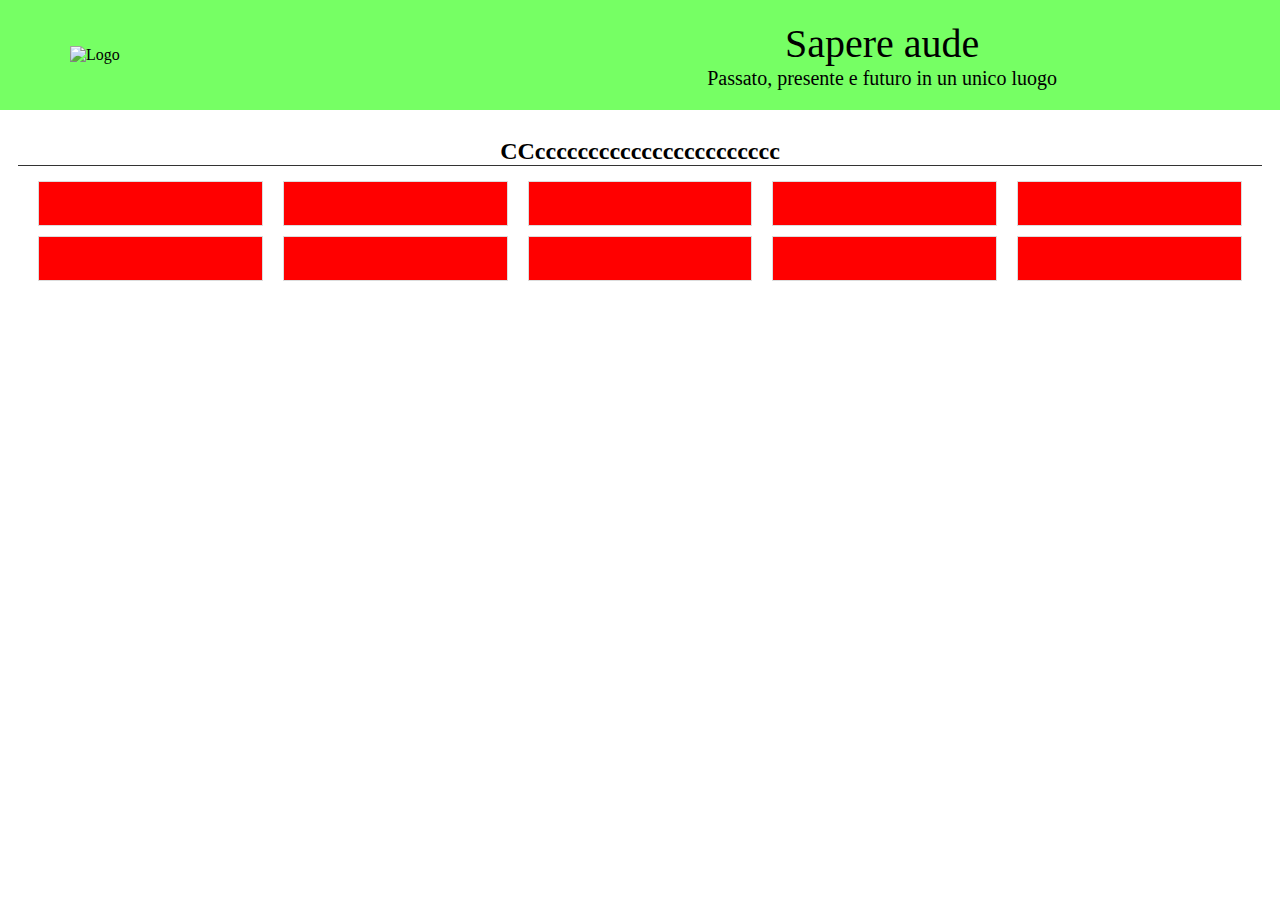
==== chi-siamo.html @ 61fbce06 "Add files via upload" ====
<!DOCTYPE html>
<html lang="en">
<head>
    <meta charset="UTF-8">
    <meta http-equiv="X-UA-Compatible" content="IE=edge">
    <meta name="viewport" content="width=device-width, initial-scale=1.0">
    
    <link rel="stylesheet" href="chi-siamo.css">
    <link rel="stylesheet" href="link.css">
    <link rel="stylesheet" href="header.css">
    
    <title>Document</title>
</head>
<body>
    <header>
		<div class="headerContainer">
			<div class="headerImg">
				<img src="IMG/logo.png" alt="Logo">
			</div>
			<div class="p">
				<p>Sapere aude</p>
				<p>Passato, presente e futuro in un unico luogo</p>
			</div>
		</div>
	</header>

    <main>
        <h2>CCccccccccccccccccccccccc</h2>
        <section class="noi">
            <div class="riga">
                <div class="profilo" id="p1"></div>
                <div class="profilo" id="p2"></div>
                <div class="profilo" id="p3"></div>
                <div class="profilo" id="p4"></div>
                <div class="profilo" id="p5"></div>
            </div>
            <div class="riga">
                <div class="profilo" id="p6"></div>
                <div class="profilo" id="p7"></div>
                <div class="profilo" id="p8"></div>
                <div class="profilo" id="p9"></div>
                <div class="profilo" id="p10"></div>
            </div>
        </ssection>
        <section class="noiAppr">
            <div class="profiloAppr" id="pa1"></div>
            <div class="profiloAppr" id="pa2"></div>
            <div class="profiloAppr" id="pa3"></div>
            <div class="profiloAppr" id="pa4"></div>
            <div class="profiloAppr" id="pa5"></div>
            <div class="profiloAppr" id="pa6"></div>
            <div class="profiloAppr" id="pa7"></div>
            <div class="profiloAppr" id="pa8"></div>
            <div class="profiloAppr" id="pa9"></div>
            <div class="profiloAppr" id="pa10"></div>
        </section>
    </main>

</body>
</html>
---- chi-siamo.css ----
*{
    padding: 0;
    margin: 0;
    box-sizing: border-box;
}

main{
    padding: 8px;
    margin: 20px 10px;
}
main h2{
    width: 100%;
    text-align: center;
}
.noi{
    border-top: 1px #333 solid;
    padding: 10px;
}
.riga{
    display: flex;
    flex-direction: row;
    align-items: center;
    justify-content: space-evenly;
}
.riga .profilo{
    width: 20%;
    margin: 5px 10px;
    border: 1px solid #ddd;
    background: red;
    height: 45px;
}
---- link.css ----
.social{
    position: fixed;
    margin: 30px;
    padding: 5px;
    bottom: 0;
    left: 0;
    height: 60px;
    width: 60px;
    border-radius: 50%;
    background: #ddd;
    border: 1px solid #727272;
    display: flex;
    flex-direction: row;
    gap: 10px;
}
.social img:nth-child(1){
    display: block;
    padding: unset;
    background: unset;
    border: unset;
}
.social img{
    display: none;
    width: 100%;
    height: 100%;
    padding: 5px;
    border-radius: 50%;
    background: #ddd;
    border: 1px solid #727272;
}

.links{
    border:3;
}
---- header.css ----
header{
    width: -webkit-fill-available;
    background: rgb(118, 255, 100);
}

.header{
    width: -webkit-fill-available;
    margin: 0 300px;
    justify-content: center;
    display: flex;
    flex-direction: row;
    height: 100px;
}

.headerContainer{
    width: 100%;
    padding: 20px 50px;
    display: flex;
    flex-direction: row;
    justify-content: center;
}

.headerImg{
    width: 40%;
    margin: 10px;
    padding: 10px;
    display: flex;
    align-items: center;
}

.p{
    width: 60%;
    text-align: center;
}

.p p:nth-child(1){
    font-size: 40px;
}
.p p:nth-child(2){
    font-size: 20px;
}
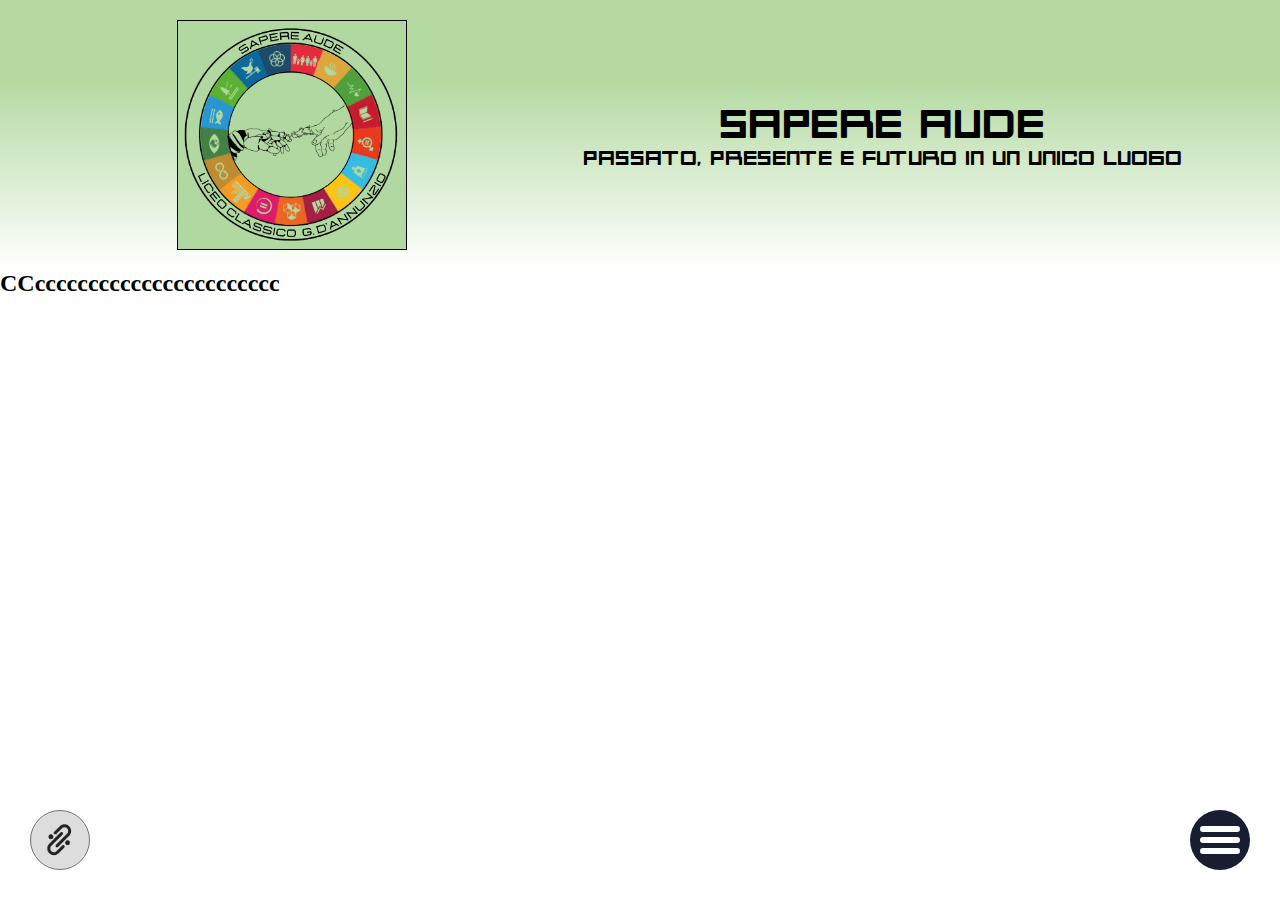
==== commit fd265e01: "Add files via upload" ====
--- a/chi-siamo.html
+++ b/chi-siamo.html
@@ -6,16 +6,21 @@
     <meta name="viewport" content="width=device-width, initial-scale=1.0">
     
     <link rel="stylesheet" href="chi-siamo.css">
-    <link rel="stylesheet" href="link.css">
-    <link rel="stylesheet" href="header.css">
+    <link rel="stylesheet" href="CSS/header.css">
+    <link rel="stylesheet" href="CSS/link.css">
+    <link rel="stylesheet" href="CSS/generali.css">
     
+    <!-- Open Sans -->
+    <link rel="preconnect" href="https://fonts.googleapis.com"><link rel="preconnect" href="https://fonts.gstatic.com" crossorigin>
+    <link href="https://fonts.googleapis.com/css2?family=Open+Sans&display=swap" rel="stylesheet">
+
     <title>Document</title>
 </head>
 <body>
     <header>
 		<div class="headerContainer">
 			<div class="headerImg">
-				<img src="IMG/logo.png" alt="Logo">
+				<img src="IMG/logo squadra.png" alt="Logo">
 			</div>
 			<div class="p">
 				<p>Sapere aude</p>
@@ -54,7 +59,41 @@
             <div class="profiloAppr" id="pa9"></div>
             <div class="profiloAppr" id="pa10"></div>
         </section>
+
+        <div class="social">
+            <img src="IMG/links.png" alt="">
+            <img src="IMG/logo scuola.png" alt="" class="links">
+            <img src="IMG/Facebook.png" alt="" class="links">
+            <img src="IMG/Instagram.png" alt="" class="links">
+            <img src="IMG/Gmail.png" alt="" class="links">
+            <img src="IMG/Youtube.png" alt="" class="links">
+            <img src="IMG/Youtube.png" alt="" class="links">
+        </div>
+        <div class="hamburger hamburgerChiuso">
+            <div id="ham1"></div>
+            <div id="ham2"></div>
+            <div id="ham3"></div>
+        </div>
+        <div class="pagine">
+            <ul>
+                <a href="index.html">
+                    <li>Home</li>
+                </a>
+                <a href="progetto-e-metaverso.html">
+                    <li>Progetto e metaverso</li>
+                </a>
+                <a href="su18.html">
+                    <li>Scienze Under 18</li>
+                </a>
+                <a href="https://drive.google.com/file/d/1nPLiMipGAAYPuLlS3Ht09gyX0MIZcAFY/view?usp=sharing" target="_blank">
+                    <li>Brand</li>
+                </a>
+            </ul>
+        </div>
     </main>
+
+    <script src="JS/links.js"></script>
+    <script src="JS/navigation.js"></script>
 
 </body>
 </html>--- a/CSS/header.css
+++ b/CSS/header.css
@@ -0,0 +1,51 @@
+@import "fonts.css";
+
+header{
+    width: -webkit-fill-available;
+    background: linear-gradient(0deg, transparent, var(--backVerde) 70%);
+}
+
+.header{
+    width: -webkit-fill-available;
+    margin: 0 300px;
+    justify-content: center;
+    display: flex;
+    flex-direction: row;
+    height: 100px;
+}
+
+.headerContainer{
+    width: 100%;
+    padding: 20px 50px;
+    display: flex;
+    flex-direction: row;
+    justify-content: center;
+}
+
+.headerImg{
+    width: 40%;
+    margin: 0 10px;
+    padding: 0 10px;
+    display: flex;
+    justify-content: center;
+}
+.headerImg img{
+    max-width: 230px;
+    border: 1px solid #000
+}
+
+.p{
+    width: 60%;
+    text-align: center;
+    display: flex;
+    flex-direction: column;
+    justify-content: center;
+    font-family: Knoxx;
+}
+
+.p p:nth-child(1){
+    font-size: 40px;
+}
+.p p:nth-child(2){
+    font-size: 20px;
+}--- a/CSS/link.css
+++ b/CSS/link.css
@@ -0,0 +1,150 @@
+.social{
+    position: fixed;
+    margin: 30px;
+    padding: 5px;
+    bottom: 0;
+    left: 0;
+    height: 60px;
+    width: 60px;
+    border-radius: 50%;
+    background: #ddd;
+    border: 1px solid #727272;
+    display: flex;
+    flex-direction: row;
+    gap: 10px;
+}
+.social img:nth-child(1){
+    display: block;
+    padding: unset;
+    background: unset;
+    border: unset;
+}
+.social img{
+    display: none;
+    width: 100%;
+    height: 100%;
+    padding: 5px;
+    border-radius: 50%;
+    background: #ddd;
+    border: 1px solid #727272;
+}
+
+.links{
+    border:3;
+}
+
+
+
+
+
+.hamburger{
+    position: fixed;
+    bottom: 0;
+    right: 0;
+    width: 60px;
+    height: 60px;
+    margin: 30px;
+    z-index: 9999;
+    align-items: center;
+    flex-direction: column;
+    cursor: pointer;
+    background-color: #181D31;
+    border-radius: 40px;
+    padding: 10px;
+    gap: 5px;
+    justify-content: center;
+    transform: unset;
+    transition: unset;
+}
+.hamburger div:nth-child(1){
+    width: 100%;
+    padding: 3px;
+    background-color: #fff;
+    border-radius: 10px;
+    position: relative;
+}
+
+.hamburger div:nth-child(2){
+    width: 100%;
+    padding: 3px;
+    background-color: #fff;
+    border-radius: 10px;
+    position: relative;
+}
+.hamburger div:nth-child(3){
+    width: 100%;
+    padding: 3px;
+    background-color: #fff;
+    border-radius: 10px;
+    position: relative;
+}
+
+/* Hamburger aperto */
+.hamburgerAperto div:nth-child(1){
+    width: 100%;
+    padding: 3px;
+    background-color: #fff;
+    border-radius: 10px;
+    position: relative;
+    transform: rotate(45deg);
+    transition: transform ease-in-out 0.5s;
+}
+
+.hamburgerAperto div:nth-child(2){
+    display: none;
+}
+.hamburgerAperto div:nth-child(3){
+    width: 100%;
+    padding: 3px;
+    background-color: #fff;
+    border-radius: 10px;
+    position: relative;
+    transform: rotate(-45deg);
+    transition: transform ease-in-out 0.5s;
+    top: -25%;
+}
+.pagine{
+    display: none;
+    position: fixed;
+    top: 0;
+    left: 0;
+    width: 100VW;
+    height: 100vh;
+    background-color: #181D31;
+    font-family: "Open Sans", sans-serif;
+    align-items: flex-start;
+    justify-content: center;
+    padding-top: 50px;
+    font-size: 25px;
+}
+
+.pagine ul{
+    display: flex;
+    flex-direction: column;
+    justify-content: center;
+    align-items: center;
+    gap: 5px;
+}
+
+.pagine ul a{
+    color: #fff;
+    list-style: none;
+    text-decoration: none;
+}
+.pagine ul a:hover{
+    color: #fff;
+    text-shadow: 3px -2px #529a0a9b;
+    font-weight: 700;
+}
+
+
+
+.pagineAperte{
+    display: flex !important;
+}
+.icsAperta{
+    display: flex !important;
+}
+.hamburgerChiuso{
+    display: flex;
+}--- a/CSS/generali.css
+++ b/CSS/generali.css
@@ -0,0 +1,25 @@
+*{
+    padding: 0;
+    margin: 0;
+    box-sizing: border-box;
+}
+:root{
+    --backVerde: #b4daa2;
+}
+
+
+a{
+    color: #000;
+    cursor: pointer;
+}
+.ruotareLinks{
+    transform: rotate(270deg);
+    transition: transform .5s
+}
+.ruotareIndietroLinks{
+    transform: rotate(-360deg);
+    transition: transform .5s
+}
+.ciao{
+    display: block !important;
+}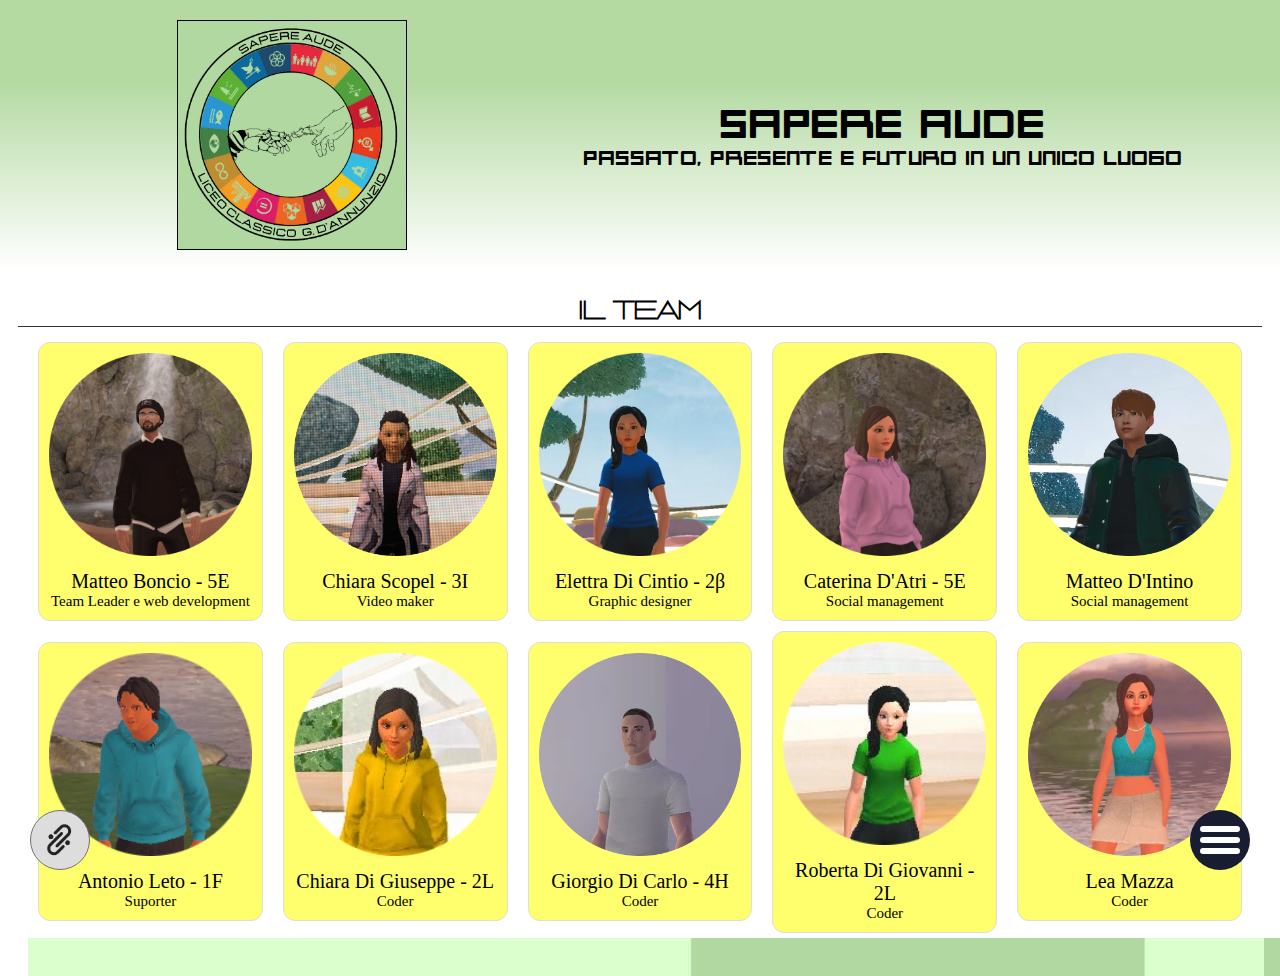
==== commit b07dc766: "Add files via upload" ====
--- a/chi-siamo.html
+++ b/chi-siamo.html
@@ -5,10 +5,14 @@
     <meta http-equiv="X-UA-Compatible" content="IE=edge">
     <meta name="viewport" content="width=device-width, initial-scale=1.0">
     
-    <link rel="stylesheet" href="chi-siamo.css">
+    <link rel="stylesheet" href="CSS/chi-siamo.css">
     <link rel="stylesheet" href="CSS/header.css">
     <link rel="stylesheet" href="CSS/link.css">
     <link rel="stylesheet" href="CSS/generali.css">
+    <link rel="stylesheet" href="CSS/media/chi-siamoMedia.css">
+    <link rel="stylesheet" href="CSS/media/headerMedia.css">
+    <link rel="stylesheet" href="CSS/media/linkMedia.css">
+    <link rel="stylesheet" href="CSS/media/generaliMedia.css">
     
     <!-- Open Sans -->
     <link rel="preconnect" href="https://fonts.googleapis.com"><link rel="preconnect" href="https://fonts.gstatic.com" crossorigin>
@@ -30,34 +34,114 @@
 	</header>
 
     <main>
-        <h2>CCccccccccccccccccccccccc</h2>
+        <h2>Il team</h2>
         <section class="noi">
             <div class="riga">
-                <div class="profilo" id="p1"></div>
-                <div class="profilo" id="p2"></div>
-                <div class="profilo" id="p3"></div>
-                <div class="profilo" id="p4"></div>
-                <div class="profilo" id="p5"></div>
+                <div class="profilo" id="p1">
+                    <img src="IMG/Avatars/Matteo_.png" alt="">
+                    <div class="info">
+                        <p>Matteo Boncio - 5E</p>
+                        <p>Team Leader e web development</p>
+                    </div>
+                </div>
+                <div class="profilo" id="p2">
+                    <img src="IMG/Avatars/chiara S_.png" alt="">
+                    <div class="info">
+                        <p>Chiara Scopel - 3I</p>
+                        <p>Video maker</p>
+                    </div>
+                </div>
+                <div class="profilo" id="p3">
+                    <img src="IMG/Avatars/elettra_.png" alt="">
+                    <div class="info">
+                        <p>Elettra Di Cintio - 2β</p>
+                        <p>Graphic designer</p>
+                    </div>
+                </div>
+                <div class="profilo" id="p4">
+                    <img src="IMG/Avatars/caterina_.png" alt="">
+                    <div class="info">
+                        <p>Caterina D'Atri - 5E</p>
+                        <p>Social management</p>
+                    </div>
+                </div>
+                <div class="profilo" id="p5">
+                    <img src="IMG/Avatars/matteo2_.png" alt="">
+                    <div class="info">
+                        <p>Matteo D'Intino</p>
+                        <p>Social management</p>
+                    </div>
+                </div>
             </div>
             <div class="riga">
-                <div class="profilo" id="p6"></div>
-                <div class="profilo" id="p7"></div>
-                <div class="profilo" id="p8"></div>
-                <div class="profilo" id="p9"></div>
-                <div class="profilo" id="p10"></div>
+                <div class="profilo" id="p6">
+                    <img src="IMG/Avatars/Antonio_.png" alt="">
+                    <div class="info">
+                        <p>Antonio Leto - 1F</p>
+                        <p>Suporter</p>
+                    </div>
+                </div>
+                <div class="profilo" id="p7">
+                    <img src="IMG/Avatars/chiara G_.png" alt="">
+                    <div class="info">
+                        <p>Chiara Di Giuseppe - 2L</p>
+                        <p>Coder</p>
+                    </div>
+                </div>
+                <div class="profilo" id="p8">
+                    <img src="IMG/Avatars/giorgio_.png" alt="">
+                    <div class="info">
+                        <p>Giorgio Di Carlo - 4H</p>
+                        <p>Coder</p>
+                    </div>
+                </div>
+                <div class="profilo" id="p9">
+                    <img src="IMG/Avatars/roberta_.png" alt="">
+                    <div class="info">
+                        <p>Roberta Di Giovanni - 2L</p>
+                        <p>Coder</p>
+                    </div>
+                </div>
+                <div class="profilo" id="p10">
+                    <img src="IMG/Avatars/lea_.png" alt="">
+                    <div class="info">
+                        <p>Lea Mazza</p>
+                        <p>Coder</p>
+                    </div>
+                </div>
             </div>
         </ssection>
         <section class="noiAppr">
-            <div class="profiloAppr" id="pa1"></div>
-            <div class="profiloAppr" id="pa2"></div>
-            <div class="profiloAppr" id="pa3"></div>
-            <div class="profiloAppr" id="pa4"></div>
-            <div class="profiloAppr" id="pa5"></div>
-            <div class="profiloAppr" id="pa6"></div>
-            <div class="profiloAppr" id="pa7"></div>
-            <div class="profiloAppr" id="pa8"></div>
-            <div class="profiloAppr" id="pa9"></div>
-            <div class="profiloAppr" id="pa10"></div>
+            <div class="profiloAppr profiloChiuso" id="pa1">
+                <img src="IMG/Profilo Aperto/matteo B.jpg" alt="">
+            </div>
+            <div class="profiloAppr profiloChiuso" id="pa2">
+                <img src="IMG/Profilo Aperto/chiara S.jpg" alt="">
+            </div>
+            <div class="profiloAppr profiloChiuso" id="pa3">
+                <img src="IMG/Profilo Aperto/elettra.jpg" alt="">
+            </div>
+            <div class="profiloAppr profiloChiuso" id="pa4">
+                <img src="IMG/Profilo Aperto/caterina.jpg" alt="">
+            </div>
+            <div class="profiloAppr profiloChiuso" id="pa5">
+                <img src="IMG/Profilo Aperto/matteo I.jpg" alt="">
+            </div>
+            <div class="profiloAppr profiloChiuso" id="pa6">
+                <img src="IMG/Profilo Aperto/antonio.jpg" alt="">
+            </div>
+            <div class="profiloAppr profiloChiuso" id="pa7">
+                <img src="IMG/Profilo Aperto/chiara G.jpg" alt="">
+            </div>
+            <div class="profiloAppr profiloChiuso" id="pa8">
+                <img src="IMG/Profilo Aperto/giorgio.jpg" alt="">
+            </div>
+            <div class="profiloAppr profiloChiuso" id="pa9">
+                <img src="IMG/Profilo Aperto/roberta.jpg" alt="">
+            </div>
+            <div class="profiloAppr profiloChiuso" id="pa10">
+                <img src="IMG/Profilo Aperto/lea.jpg" alt="">
+            </div>
         </section>
 
         <div class="social">
@@ -94,6 +178,7 @@
 
     <script src="JS/links.js"></script>
     <script src="JS/navigation.js"></script>
+    <script src="JS/chi-siamo.js"></script>
 
 </body>
 </html>--- a/CSS/chi-siamo.css
+++ b/CSS/chi-siamo.css
@@ -0,0 +1,65 @@
+@import "fonts.css";
+
+.profiloChiuso{
+    display: none;
+}
+.profiloAperto{
+    display: block !important;
+}
+
+main{
+    padding: 8px;
+    margin: 20px 10px;
+}
+main h2{
+    width: 100%;
+    text-align: center;
+    font-family: Lastica;
+    font-weight: bold;
+}
+.noi{
+    border-top: 1px #333 solid;
+    padding: 10px;
+}
+.riga{
+    display: flex;
+    flex-direction: row;
+    align-items: center;
+    justify-content: space-evenly;
+    width: 100%;
+}
+.profilo{
+    width: 20%;
+    margin: 5px 10px;
+    border: 1px solid #ddd;
+    background-color: #ffff6d;
+    padding: 10px;
+    border-radius: 12px;
+    transition: background-color 0.5s;
+}
+.profilo:hover{
+    background-color:#fec527;
+    transition: background-color 0.5s;
+}
+.profilo img{
+    width: 100%;
+}
+.profilo .info{
+    display: flex;
+    flex-direction: column;
+    text-align: center;
+    margin-top: 10px;
+}
+.info p:nth-child(1){
+    font-size: 20px;
+}
+.info p:nth-child(2){
+    font-size: 15px;
+}
+
+.profiloAppr{
+    position: fixed;
+    display: flex;
+    justify-content: center;
+    align-items: center;
+}--- a/CSS/media/chi-siamoMedia.css
+++ b/CSS/media/chi-siamoMedia.css
@@ -0,0 +1,9 @@
+@media (max-width: 1200px){
+
+}
+@media (max-width: 820px){
+
+}
+@media (max-width: 1200px) and (min-width: 821px){
+
+}--- a/CSS/media/headerMedia.css
+++ b/CSS/media/headerMedia.css
@@ -0,0 +1,14 @@
+@media (max-width: 1200px){
+    .headerContainer{
+        display: flex;
+        flex-direction: column;
+        padding: 10px 20px 0;
+        align-items: center;
+    }
+}
+@media (max-width: 820px){
+
+}
+@media (max-width: 1200px) and (min-width: 821px){
+
+}--- a/CSS/media/linkMedia.css
+++ b/CSS/media/linkMedia.css
@@ -0,0 +1,9 @@
+@media (max-width: 1200px){
+
+}
+@media (max-width: 820px){
+
+}
+@media (max-width: 1200px) and (min-width: 821px){
+
+}--- a/CSS/media/generaliMedia.css
+++ b/CSS/media/generaliMedia.css
@@ -0,0 +1,9 @@
+@media (max-width: 1200px){
+
+}
+@media (max-width: 820px){
+
+}
+@media (max-width: 1200px) and (min-width: 821px){
+
+}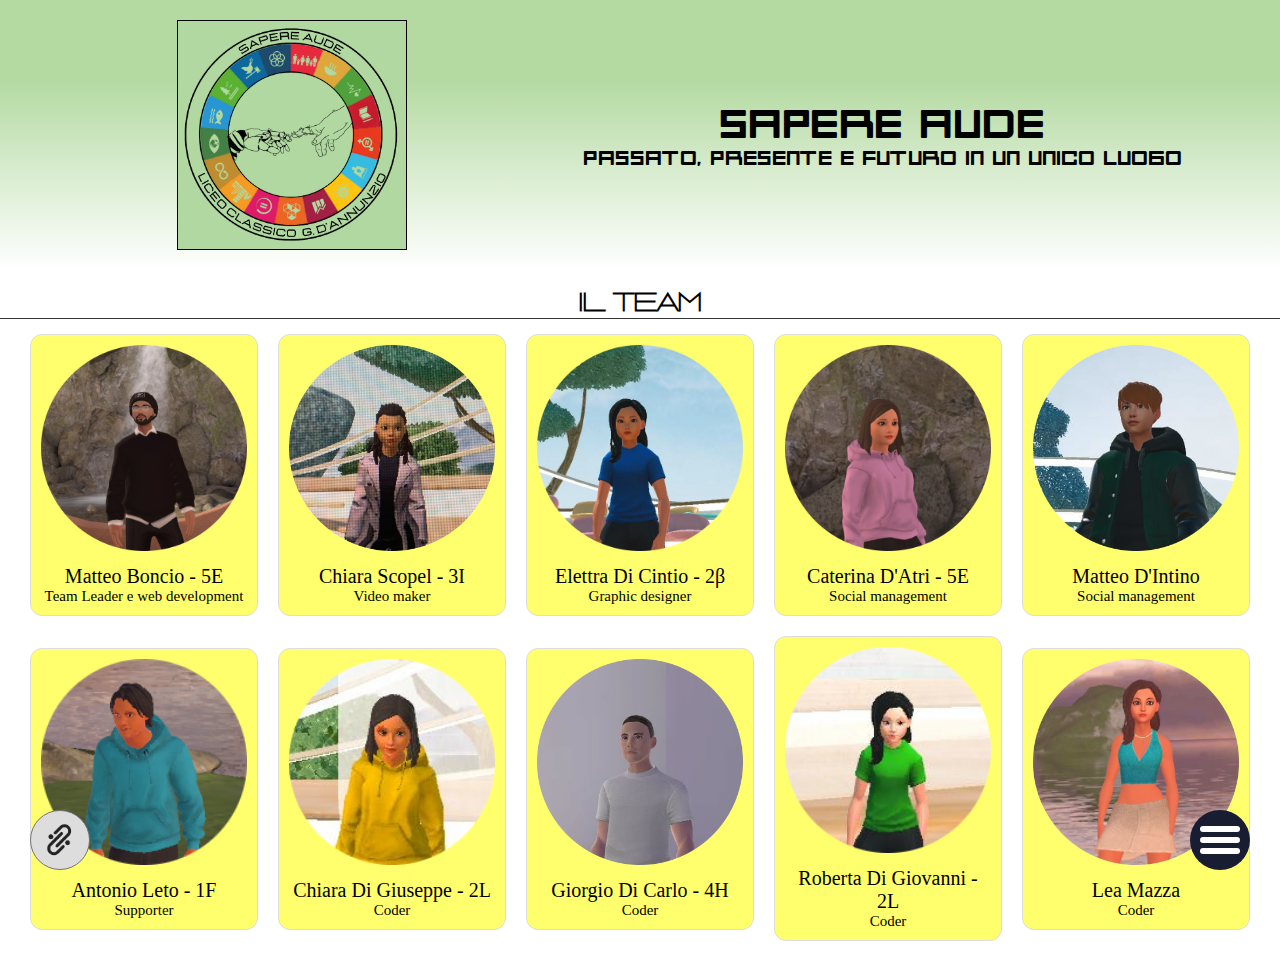
==== commit ec894400: "Add files via upload" ====
--- a/chi-siamo.html
+++ b/chi-siamo.html
@@ -43,12 +43,18 @@
                         <p>Matteo Boncio - 5E</p>
                         <p>Team Leader e web development</p>
                     </div>
+                    <div class="profiloAppr" id="pa1">
+                        <img src="IMG/Profilo Aperto/matteo B.jpg" alt="">
+                    </div>
                 </div>
                 <div class="profilo" id="p2">
                     <img src="IMG/Avatars/chiara S_.png" alt="">
                     <div class="info">
                         <p>Chiara Scopel - 3I</p>
                         <p>Video maker</p>
+                    </div>
+                    <div class="profiloAppr" id="pa2">
+                        <img src="IMG/Profilo Aperto/chiara S.jpg" alt="">
                     </div>
                 </div>
                 <div class="profilo" id="p3">
@@ -57,12 +63,18 @@
                         <p>Elettra Di Cintio - 2β</p>
                         <p>Graphic designer</p>
                     </div>
+                    <div class="profiloAppr" id="pa3">
+                        <img src="IMG/Profilo Aperto/elettra.jpg" alt="">
+                    </div>
                 </div>
                 <div class="profilo" id="p4">
                     <img src="IMG/Avatars/caterina_.png" alt="">
                     <div class="info">
                         <p>Caterina D'Atri - 5E</p>
                         <p>Social management</p>
+                    </div>
+                    <div class="profiloAppr" id="pa4">
+                        <img src="IMG/Profilo Aperto/caterina.jpg" alt="">
                     </div>
                 </div>
                 <div class="profilo" id="p5">
@@ -71,6 +83,9 @@
                         <p>Matteo D'Intino</p>
                         <p>Social management</p>
                     </div>
+                    <div class="profiloAppr" id="pa5">
+                        <img src="IMG/Profilo Aperto/matteo I.jpg" alt="">
+                    </div>
                 </div>
             </div>
             <div class="riga">
@@ -78,7 +93,10 @@
                     <img src="IMG/Avatars/Antonio_.png" alt="">
                     <div class="info">
                         <p>Antonio Leto - 1F</p>
-                        <p>Suporter</p>
+                        <p>Supporter</p>
+                    </div>
+                    <div class="profiloAppr" id="pa6">
+                        <img src="IMG/Profilo Aperto/antonio.jpg" alt="">
                     </div>
                 </div>
                 <div class="profilo" id="p7">
@@ -87,12 +105,18 @@
                         <p>Chiara Di Giuseppe - 2L</p>
                         <p>Coder</p>
                     </div>
+                    <div class="profiloAppr" id="pa7">
+                        <img src="IMG/Profilo Aperto/chiara G.jpg" alt="">
+                    </div>
                 </div>
                 <div class="profilo" id="p8">
                     <img src="IMG/Avatars/giorgio_.png" alt="">
                     <div class="info">
                         <p>Giorgio Di Carlo - 4H</p>
                         <p>Coder</p>
+                    </div>
+                    <div class="profiloAppr" id="pa8">
+                        <img src="IMG/Profilo Aperto/giorgio.jpg" alt="">
                     </div>
                 </div>
                 <div class="profilo" id="p9">
@@ -101,6 +125,9 @@
                         <p>Roberta Di Giovanni - 2L</p>
                         <p>Coder</p>
                     </div>
+                    <div class="profiloAppr" id="pa9">
+                        <img src="IMG/Profilo Aperto/roberta.jpg" alt="">
+                    </div>
                 </div>
                 <div class="profilo" id="p10">
                     <img src="IMG/Avatars/lea_.png" alt="">
@@ -108,50 +135,31 @@
                         <p>Lea Mazza</p>
                         <p>Coder</p>
                     </div>
+                    <div class="profiloAppr" id="pa10">
+                        <img src="IMG/Profilo Aperto/lea.jpg" alt="">
+                    </div>
                 </div>
             </div>
         </ssection>
-        <section class="noiAppr">
-            <div class="profiloAppr profiloChiuso" id="pa1">
-                <img src="IMG/Profilo Aperto/matteo B.jpg" alt="">
-            </div>
-            <div class="profiloAppr profiloChiuso" id="pa2">
-                <img src="IMG/Profilo Aperto/chiara S.jpg" alt="">
-            </div>
-            <div class="profiloAppr profiloChiuso" id="pa3">
-                <img src="IMG/Profilo Aperto/elettra.jpg" alt="">
-            </div>
-            <div class="profiloAppr profiloChiuso" id="pa4">
-                <img src="IMG/Profilo Aperto/caterina.jpg" alt="">
-            </div>
-            <div class="profiloAppr profiloChiuso" id="pa5">
-                <img src="IMG/Profilo Aperto/matteo I.jpg" alt="">
-            </div>
-            <div class="profiloAppr profiloChiuso" id="pa6">
-                <img src="IMG/Profilo Aperto/antonio.jpg" alt="">
-            </div>
-            <div class="profiloAppr profiloChiuso" id="pa7">
-                <img src="IMG/Profilo Aperto/chiara G.jpg" alt="">
-            </div>
-            <div class="profiloAppr profiloChiuso" id="pa8">
-                <img src="IMG/Profilo Aperto/giorgio.jpg" alt="">
-            </div>
-            <div class="profiloAppr profiloChiuso" id="pa9">
-                <img src="IMG/Profilo Aperto/roberta.jpg" alt="">
-            </div>
-            <div class="profiloAppr profiloChiuso" id="pa10">
-                <img src="IMG/Profilo Aperto/lea.jpg" alt="">
-            </div>
-        </section>
+        <div class="ics" id="ics">
+            <div></div>
+            <div></div>
+        </div>
 
         <div class="social">
             <img src="IMG/links.png" alt="">
-            <img src="IMG/logo scuola.png" alt="" class="links">
+            <!-- <img src="IMG/logo scuola.png" alt="" class="links">
             <img src="IMG/Facebook.png" alt="" class="links">
             <img src="IMG/Instagram.png" alt="" class="links">
             <img src="IMG/Gmail.png" alt="" class="links">
-            <img src="IMG/Youtube.png" alt="" class="links">
-            <img src="IMG/Youtube.png" alt="" class="links">
+            <img src="IMG/Youtube.png" alt="" class="links"> -->
+            <div class="socialMedia">
+                <img src="IMG/logo scuola.png" alt="" class="links"><a href="https://www.liceoclassicope.edu.it/" target="_blank">Liceo Classico G. D'Annunzio</a>
+                <img src="IMG/Facebook.png" alt="" class="links"><a href="https://www.facebook.com/sapereaude.nao" target="_blank">Pagina Facebook Sapere Aude: Sapere Aude Nao</a>
+                <img src="IMG/Instagram.png" alt="" class="links"><a href="https://www.instagram.com/sapereaude_lc/" target="_blank">Pagina Instagram Sapere Aude: @sapereaude_lc</a>
+                <img src="IMG/Gmail.png" alt="" class="links"><p>Indirizzo mail: liceoclassicopesapereraude@gmail.com</p>
+                <img src="IMG/Youtube.png" alt="" class="links"><a href="https://www.youtube.com/channel/UC4uSX3CEk_K182WxitzR03g" target="_blank">Canale Youtube Sapere Aude</a>
+            </div>
         </div>
         <div class="hamburger hamburgerChiuso">
             <div id="ham1"></div>
--- a/CSS/chi-siamo.css
+++ b/CSS/chi-siamo.css
@@ -3,13 +3,12 @@
 .profiloChiuso{
     display: none;
 }
-.profiloAperto{
-    display: block !important;
+.profiloAperto, .icsAperta{
+    display: flex !important;
 }
 
 main{
-    padding: 8px;
-    margin: 20px 10px;
+    margin-top: 20px;
 }
 main h2{
     width: 100%;
@@ -19,14 +18,14 @@
 }
 .noi{
     border-top: 1px #333 solid;
-    padding: 10px;
 }
 .riga{
     display: flex;
     flex-direction: row;
     align-items: center;
     justify-content: space-evenly;
-    width: 100%;
+    width: -webkit-fill-available;
+    margin: 10px 20px;
 }
 .profilo{
     width: 20%;
@@ -36,6 +35,7 @@
     padding: 10px;
     border-radius: 12px;
     transition: background-color 0.5s;
+    cursor: pointer;
 }
 .profilo:hover{
     background-color:#fec527;
@@ -56,10 +56,62 @@
 .info p:nth-child(2){
     font-size: 15px;
 }
-
+.noiAppr{
+    width: 100%;
+}
 .profiloAppr{
+    display: none;
     position: fixed;
-    display: flex;
     justify-content: center;
     align-items: center;
+    width: 100vw;
+    height: 100vh;
+    top: 0;
+    left: 0;
+    z-index: 99999;
+    background: #333333c2;
+}
+.profiloAppr img{
+    height: 100%;
+    margin: 90px;
+    width: auto;
+}
+.ics{
+    display: none;
+    position: fixed;
+    top: 0;
+    right: 0;
+    width: 60px;
+    height: 60px;
+    margin: 30px;
+    z-index: 999999;
+    align-items: center;
+    flex-direction: column;
+    cursor: pointer;
+    background-color: none;
+    border-radius: 40px;
+    padding: 10px;
+    gap: 5px;
+    justify-content: center;
+    transform: unset;
+    transition: unset;
+}
+.ics div:nth-child(1){
+    width: 100%;
+    padding: 3px;
+    background-color: #fff;
+    border-radius: 10px;
+    position: relative;
+    transform: rotate(45deg);
+    transition: transform ease-in-out 0.5s;
+}
+.ics div:nth-child(2){
+    width: 100%;
+    padding: 3px;
+    background-color: #fff;
+    border-radius: 10px;
+    position: relative;
+    transform: rotate(-45deg);
+    transition: transform ease-in-out 0.5s;
+    top: -26%;
 }--- a/CSS/link.css
+++ b/CSS/link.css
@@ -12,12 +12,14 @@
     display: flex;
     flex-direction: row;
     gap: 10px;
+    cursor: pointer;
 }
 .social img:nth-child(1){
     display: block;
     padding: unset;
     background: unset;
     border: unset;
+    z-index: 999;
 }
 .social img{
     display: none;
@@ -31,6 +33,57 @@
 
 .links{
     border:3;
+}
+
+.socialMedia{
+    position: fixed;
+    display: none;
+    flex-direction: column;
+    top: 0;
+    bottom: unset;
+    width: 100vw;
+    height: 100vh;
+    margin-left: -35px;
+    border-radius: unset;
+    background: #ddd;
+    padding: 30px;
+    cursor: default;
+}
+.socialMedia img:nth-child(1){
+    z-index: unset;
+    border: 1px solid #727272;
+    padding: 5px;
+}
+.socialMedia img{
+    width: 70px;
+    height: auto;
+    display: block;
+}
+.socialMedia a{
+    cursor: pointer;
+}
+.socialMedia a, .socialMedia p{
+    margin-bottom: 18px;
+}
+.socialMedia img:nth-child(4), .socialMedia p{
+    cursor: unset;
+}
+
+
+
+.ruotareLinks{
+    transform: rotate(270deg);
+    transition: transform .5s
+}
+.ruotareIndietroLinks{
+    transform: rotate(-360deg);
+    transition: transform .5s
+}
+.ciao{
+    display: block !important;
+}
+.socialMediaAperto{
+    display: flex !important;
 }
 
 
--- a/CSS/generali.css
+++ b/CSS/generali.css
@@ -12,14 +12,3 @@
     color: #000;
     cursor: pointer;
 }
-.ruotareLinks{
-    transform: rotate(270deg);
-    transition: transform .5s
-}
-.ruotareIndietroLinks{
-    transform: rotate(-360deg);
-    transition: transform .5s
-}
-.ciao{
-    display: block !important;
-}--- a/CSS/media/chi-siamoMedia.css
+++ b/CSS/media/chi-siamoMedia.css
@@ -1,5 +1,27 @@
 @media (max-width: 1200px){
-
+    main{
+        margin-top: 70px;
+    }
+    .riga{
+        flex-direction: column;
+        align-items: space-evenly;
+        justify-content: center;
+    }
+    .profilo{
+        width: 90%;
+        margin: 20px;
+    }
+    .profiloAppr img{
+        width: 90%;
+        margin: 30px;
+        height: auto;
+    }
+    .info p:nth-child(1){
+        font-size: 24px;
+    }
+    .info p:nth-child(2){
+        font-size: 18px;
+    }
 }
 @media (max-width: 820px){
 
--- a/CSS/media/linkMedia.css
+++ b/CSS/media/linkMedia.css
@@ -1,5 +1,5 @@
 @media (max-width: 1200px){
-
+    
 }
 @media (max-width: 820px){
 
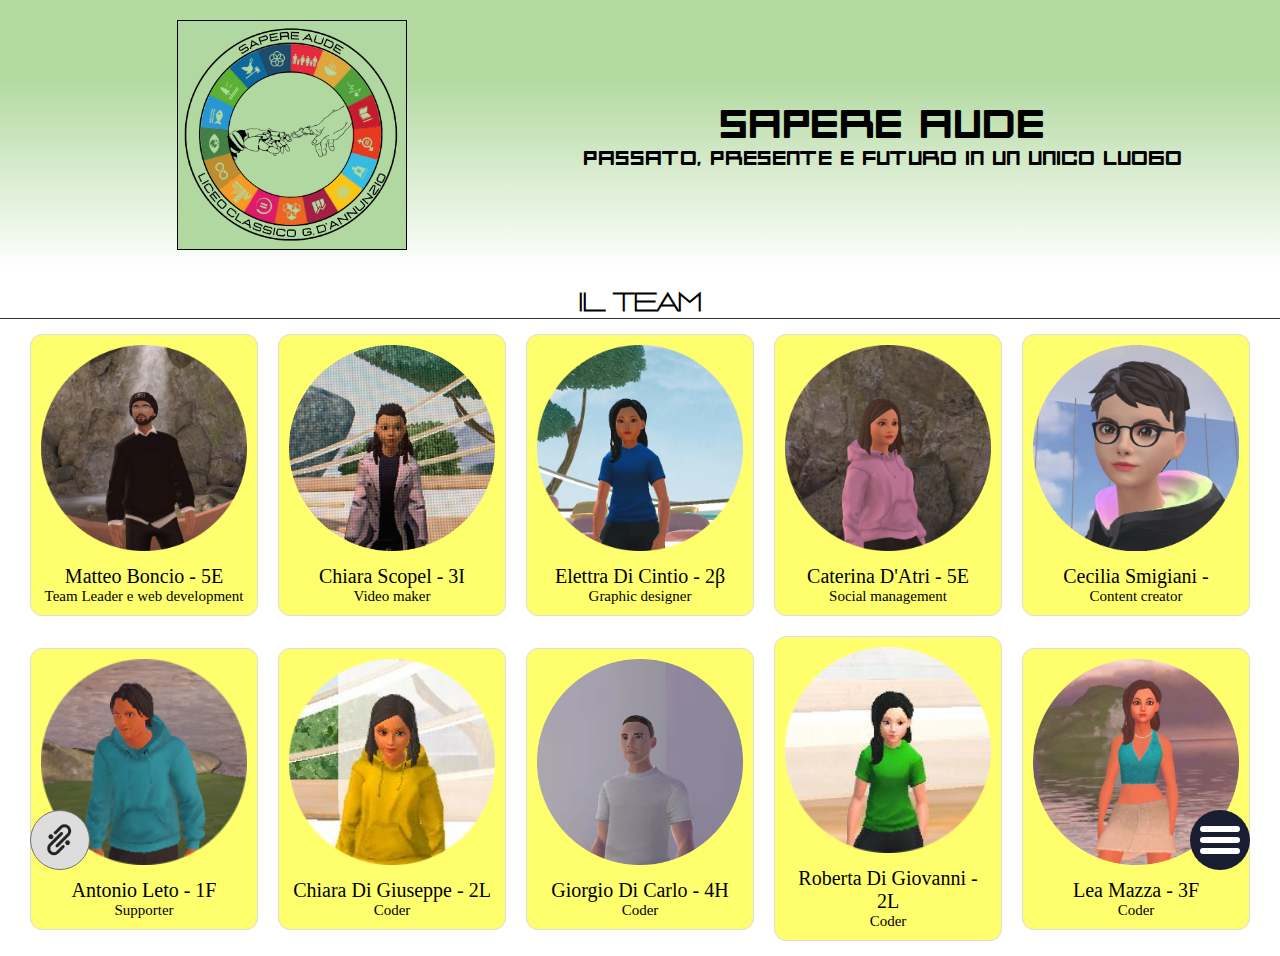
==== commit f41d7fe5: "Add files via upload" ====
--- a/chi-siamo.html
+++ b/chi-siamo.html
@@ -18,7 +18,7 @@
     <link rel="preconnect" href="https://fonts.googleapis.com"><link rel="preconnect" href="https://fonts.gstatic.com" crossorigin>
     <link href="https://fonts.googleapis.com/css2?family=Open+Sans&display=swap" rel="stylesheet">
 
-    <title>Document</title>
+    <title>Team</title>
 </head>
 <body>
     <header>
@@ -78,13 +78,13 @@
                     </div>
                 </div>
                 <div class="profilo" id="p5">
-                    <img src="IMG/Avatars/matteo2_.png" alt="">
+                    <img src="IMG/Avatars/cecilia.jpg" alt="">
                     <div class="info">
-                        <p>Matteo D'Intino</p>
-                        <p>Social management</p>
+                        <p>Cecilia Smigiani - </p>
+                        <p>Content creator</p>
                     </div>
                     <div class="profiloAppr" id="pa5">
-                        <img src="IMG/Profilo Aperto/matteo I.jpg" alt="">
+                        <img src="IMG/Profilo Aperto/cecilia s.jpg" alt="">
                     </div>
                 </div>
             </div>
@@ -132,7 +132,7 @@
                 <div class="profilo" id="p10">
                     <img src="IMG/Avatars/lea_.png" alt="">
                     <div class="info">
-                        <p>Lea Mazza</p>
+                        <p>Lea Mazza - 3F</p>
                         <p>Coder</p>
                     </div>
                     <div class="profiloAppr" id="pa10">
@@ -175,7 +175,7 @@
                     <li>Progetto e metaverso</li>
                 </a>
                 <a href="su18.html">
-                    <li>Scienze Under 18</li>
+                    <li>Scienza Under 18</li>
                 </a>
                 <a href="https://drive.google.com/file/d/1nPLiMipGAAYPuLlS3Ht09gyX0MIZcAFY/view?usp=sharing" target="_blank">
                     <li>Brand</li>
--- a/CSS/link.css
+++ b/CSS/link.css
@@ -161,8 +161,8 @@
     position: fixed;
     top: 0;
     left: 0;
-    width: 100VW;
-    height: 100vh;
+    width: 100%;
+    height: 100%;
     background-color: #181D31;
     font-family: "Open Sans", sans-serif;
     align-items: flex-start;
